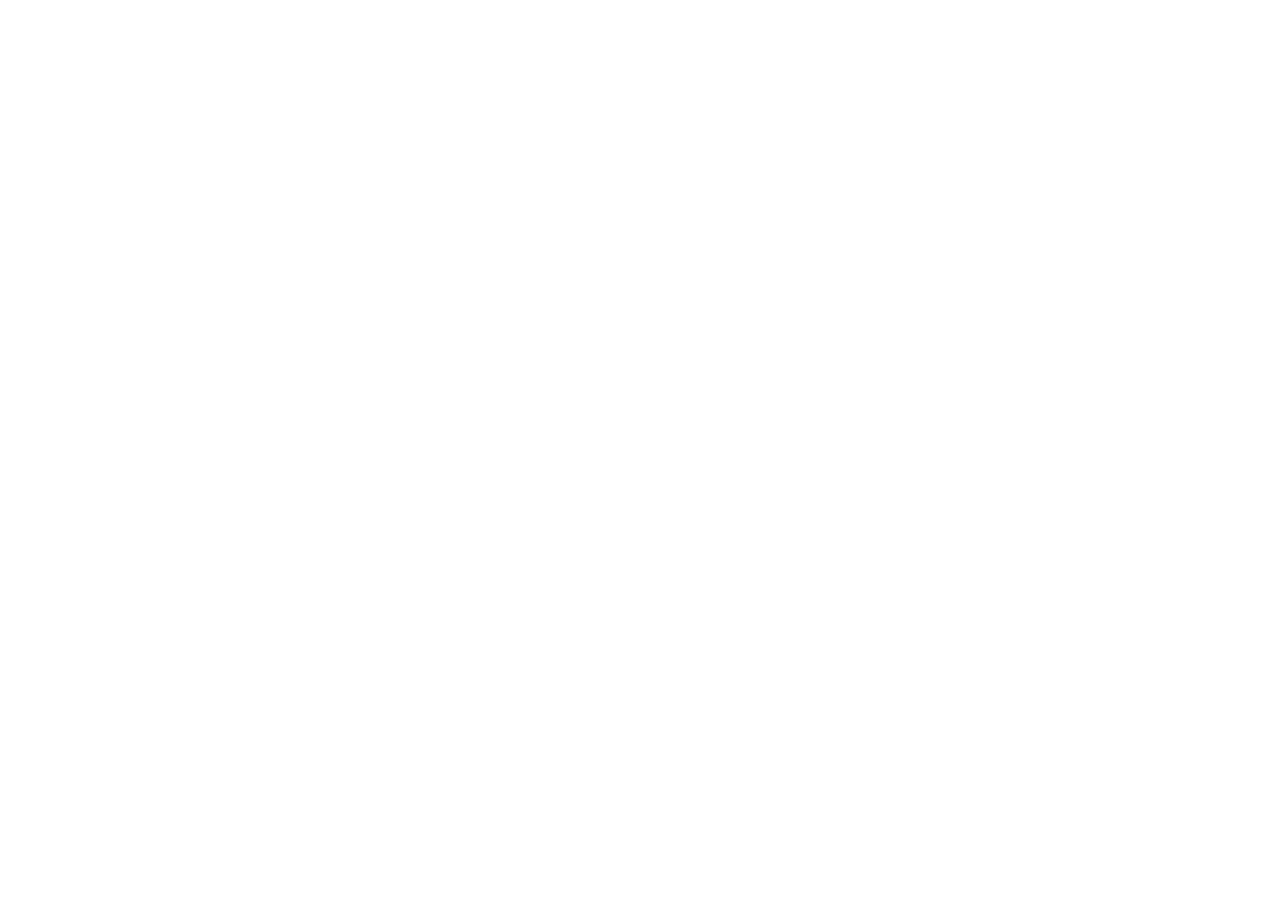
==== index.html @ bea6d2a2 "Create index.html" ====
<!DOCTYPE html>
<html lang="en">
<head>
  <meta charset="UTF-8">
  <meta name="viewport" content="width=device-width, initial-scale=1.0">
  <title>WindowEdu PSC-AI Teacher</title>
  <link href="styles.css" rel="stylesheet">
  <script src="script.js" defer></script>
</head>
<body>
  <div id="main-page">
    <!-- Main page content will go here -->
  </div>
  
  <div id="program-details" class="hidden">
    <!-- Program details will go here -->
  </div>
</body>
</html>
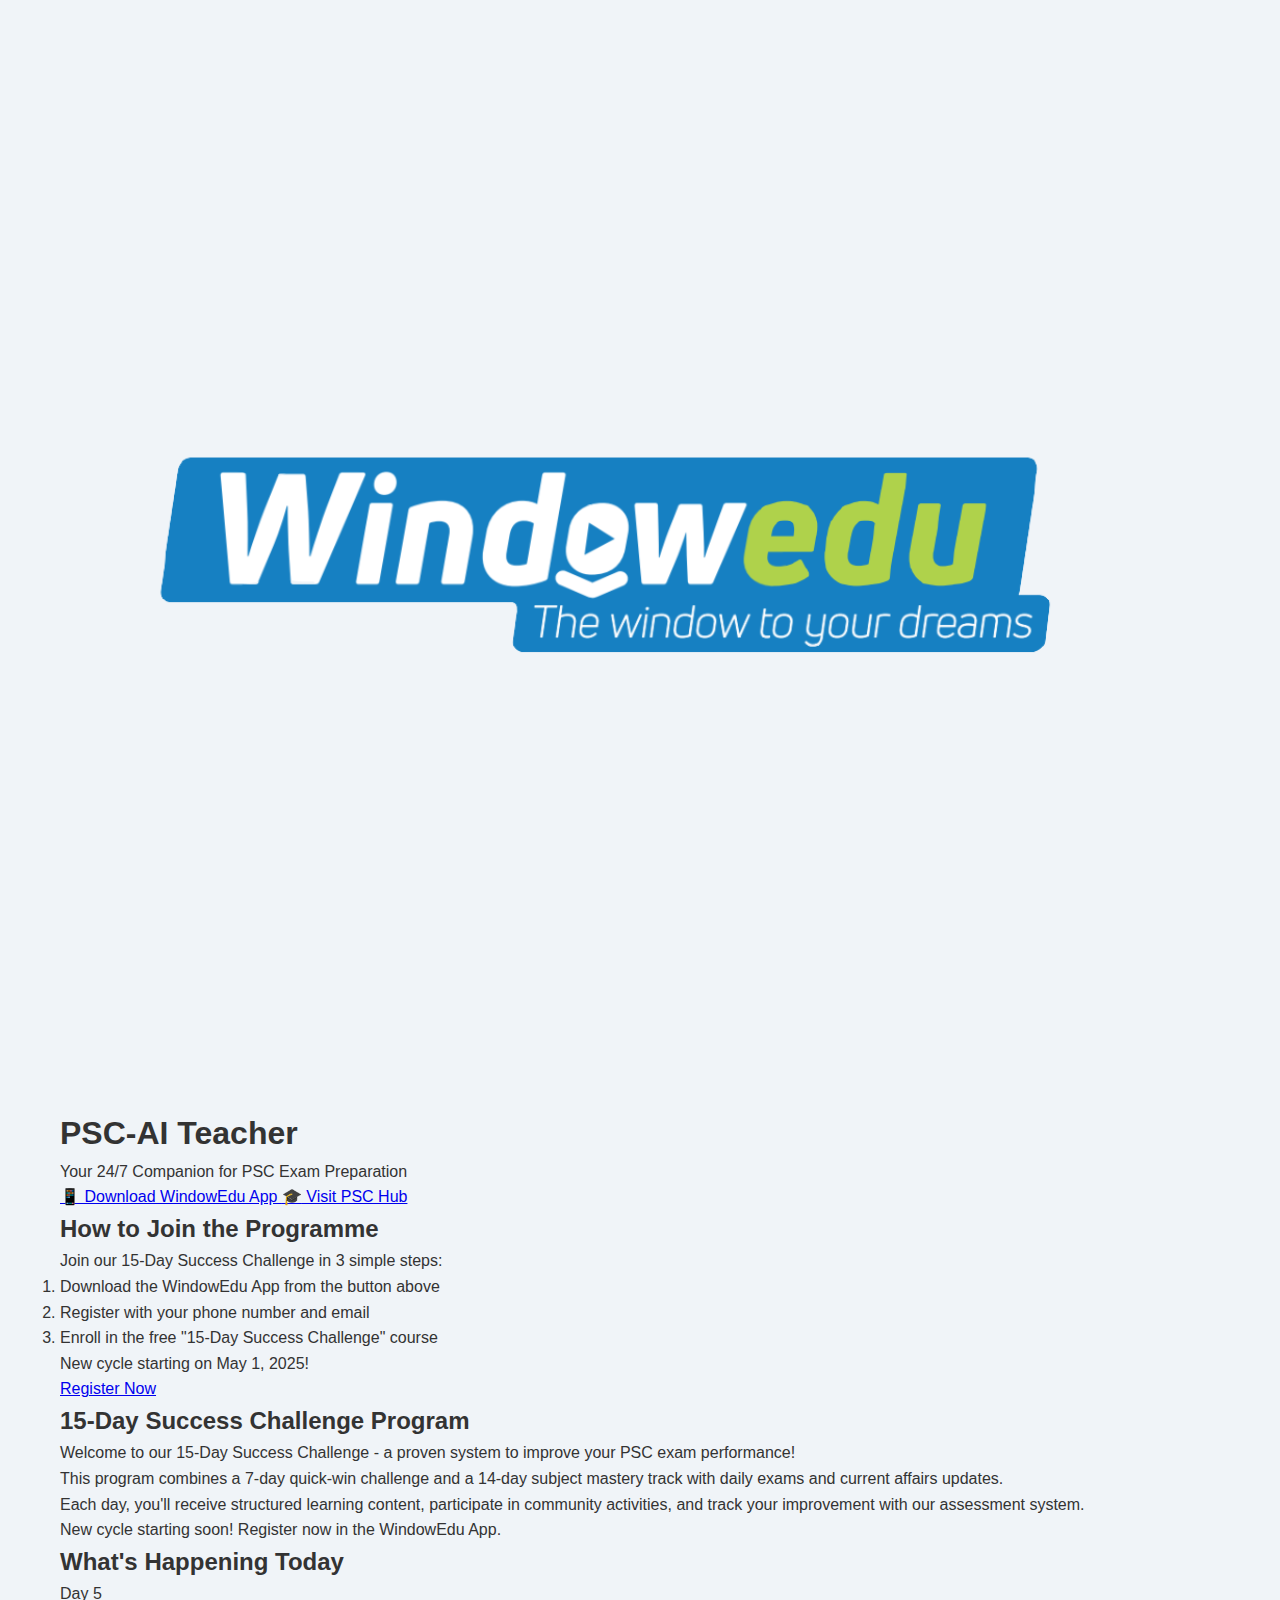
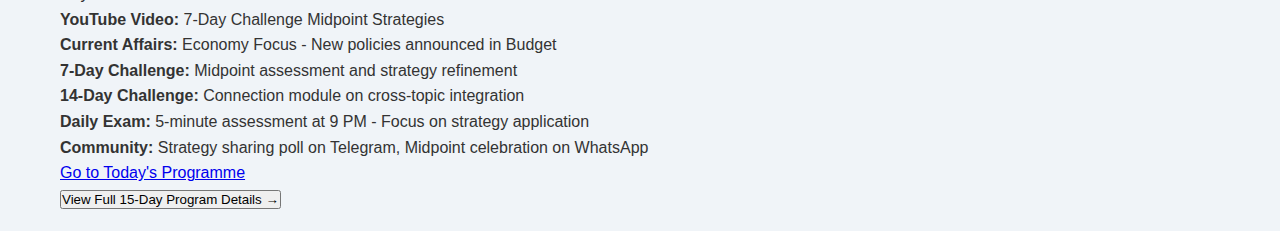
==== commit 9c874f33: "Update index.html" ====
--- a/index.html
+++ b/index.html
@@ -4,16 +4,97 @@
   <meta charset="UTF-8">
   <meta name="viewport" content="width=device-width, initial-scale=1.0">
   <title>WindowEdu PSC-AI Teacher</title>
+  <link href="https://fonts.googleapis.com/css2?family=Montserrat:wght@500;700&family=Open+Sans:wght@400;600&display=swap" rel="stylesheet">
   <link href="styles.css" rel="stylesheet">
   <script src="script.js" defer></script>
 </head>
 <body>
-  <div id="main-page">
-    <!-- Main page content will go here -->
+  <!-- Main Page -->
+  <div id="main-page" class="container">
+    <!-- Header with Logo -->
+    <header class="header">
+      <div class="logo-container">
+        <img src="logo.png" alt="WindowEdu Logo" class="logo">
+      </div>
+      <h1 class="title">PSC-AI Teacher</h1>
+      <p class="subtitle">Your 24/7 Companion for PSC Exam Preparation</p>
+    </header>
+
+    <!-- App Download and PSC Hub Buttons -->
+    <div class="action-buttons">
+      <a href="#" class="btn btn-primary">
+        <span class="icon">📱</span>
+        Download WindowEdu App
+      </a>
+      <a href="#" class="btn btn-secondary">
+        <span class="icon">🎓</span>
+        Visit PSC Hub
+      </a>
+    </div>
+
+    <!-- How to Join the Programme -->
+    <section class="card">
+      <h2 class="card-title">How to Join the Programme</h2>
+      <div class="message-board">
+        <p>Join our 15-Day Success Challenge in 3 simple steps:</p>
+        <ol class="steps-list">
+          <li>Download the WindowEdu App from the button above</li>
+          <li>Register with your phone number and email</li>
+          <li>Enroll in the free "15-Day Success Challenge" course</li>
+        </ol>
+        <p class="highlight">New cycle starting on May 1, 2025!</p>
+        <div class="card-action">
+          <a href="#" class="btn btn-primary">Register Now</a>
+        </div>
+      </div>
+    </section>
+
+    <!-- 15-Day Program Description -->
+    <section class="card">
+      <h2 class="card-title">15-Day Success Challenge Program</h2>
+      <div id="program-description">
+        <p>Welcome to our 15-Day Success Challenge - a proven system to improve your PSC exam performance!</p>
+        <p>This program combines a 7-day quick-win challenge and a 14-day subject mastery track with daily exams and current affairs updates.</p>
+        <p>Each day, you'll receive structured learning content, participate in community activities, and track your improvement with our assessment system.</p>
+        <p class="highlight">New cycle starting soon! Register now in the WindowEdu App.</p>
+      </div>
+    </section>
+
+    <!-- Today's Activities -->
+    <section class="card">
+      <div class="card-header">
+        <h2 class="card-title">What's Happening Today</h2>
+        <span class="badge">Day 5</span>
+      </div>
+      <div id="today-activities" class="message-board">
+        <p><strong>YouTube Video:</strong> 7-Day Challenge Midpoint Strategies</p>
+        <p><strong>Current Affairs:</strong> Economy Focus - New policies announced in Budget</p>
+        <p><strong>7-Day Challenge:</strong> Midpoint assessment and strategy refinement</p>
+        <p><strong>14-Day Challenge:</strong> Connection module on cross-topic integration</p>
+        <p><strong>Daily Exam:</strong> 5-minute assessment at 9 PM - Focus on strategy application</p>
+        <p><strong>Community:</strong> Strategy sharing poll on Telegram, Midpoint celebration on WhatsApp</p>
+      </div>
+      <div class="card-action">
+        <a href="#current-day" onclick="goToTodaysProgram()" class="btn btn-secondary">Go to Today's Programme</a>
+      </div>
+    </section>
+
+    <!-- View Full Program Button -->
+    <div class="text-center">
+      <button id="view-full-program" class="btn btn-primary" onclick="showProgramDetails()">
+        View Full 15-Day Program Details
+        <span class="icon">→</span>
+      </button>
+    </div>
   </div>
-  
-  <div id="program-details" class="hidden">
-    <!-- Program details will go here -->
+
+  <!-- Program Details Page (Hidden Initially) -->
+  <div id="program-details" class="container hidden">
+    <!-- Content for program details will be added later -->
+    <button onclick="showMainPage()" class="btn btn-primary">
+      <span class="icon">←</span>
+      Back to Main Page
+    </button>
   </div>
 </body>
 </html>
--- a/styles.css
+++ b/styles.css
@@ -0,0 +1,26 @@
+/* Base styles */
+* {
+  margin: 0;
+  padding: 0;
+  box-sizing: border-box;
+}
+
+body {
+  font-family: 'Segoe UI', Tahoma, Geneva, Verdana, sans-serif;
+  background-color: #f0f4f8;
+  line-height: 1.6;
+  color: #333;
+}
+
+.container {
+  max-width: 1200px;
+  margin: 0 auto;
+  padding: 20px;
+}
+
+/* Utility classes */
+.hidden {
+  display: none;
+}
+
+/* Will add more specific styling later */
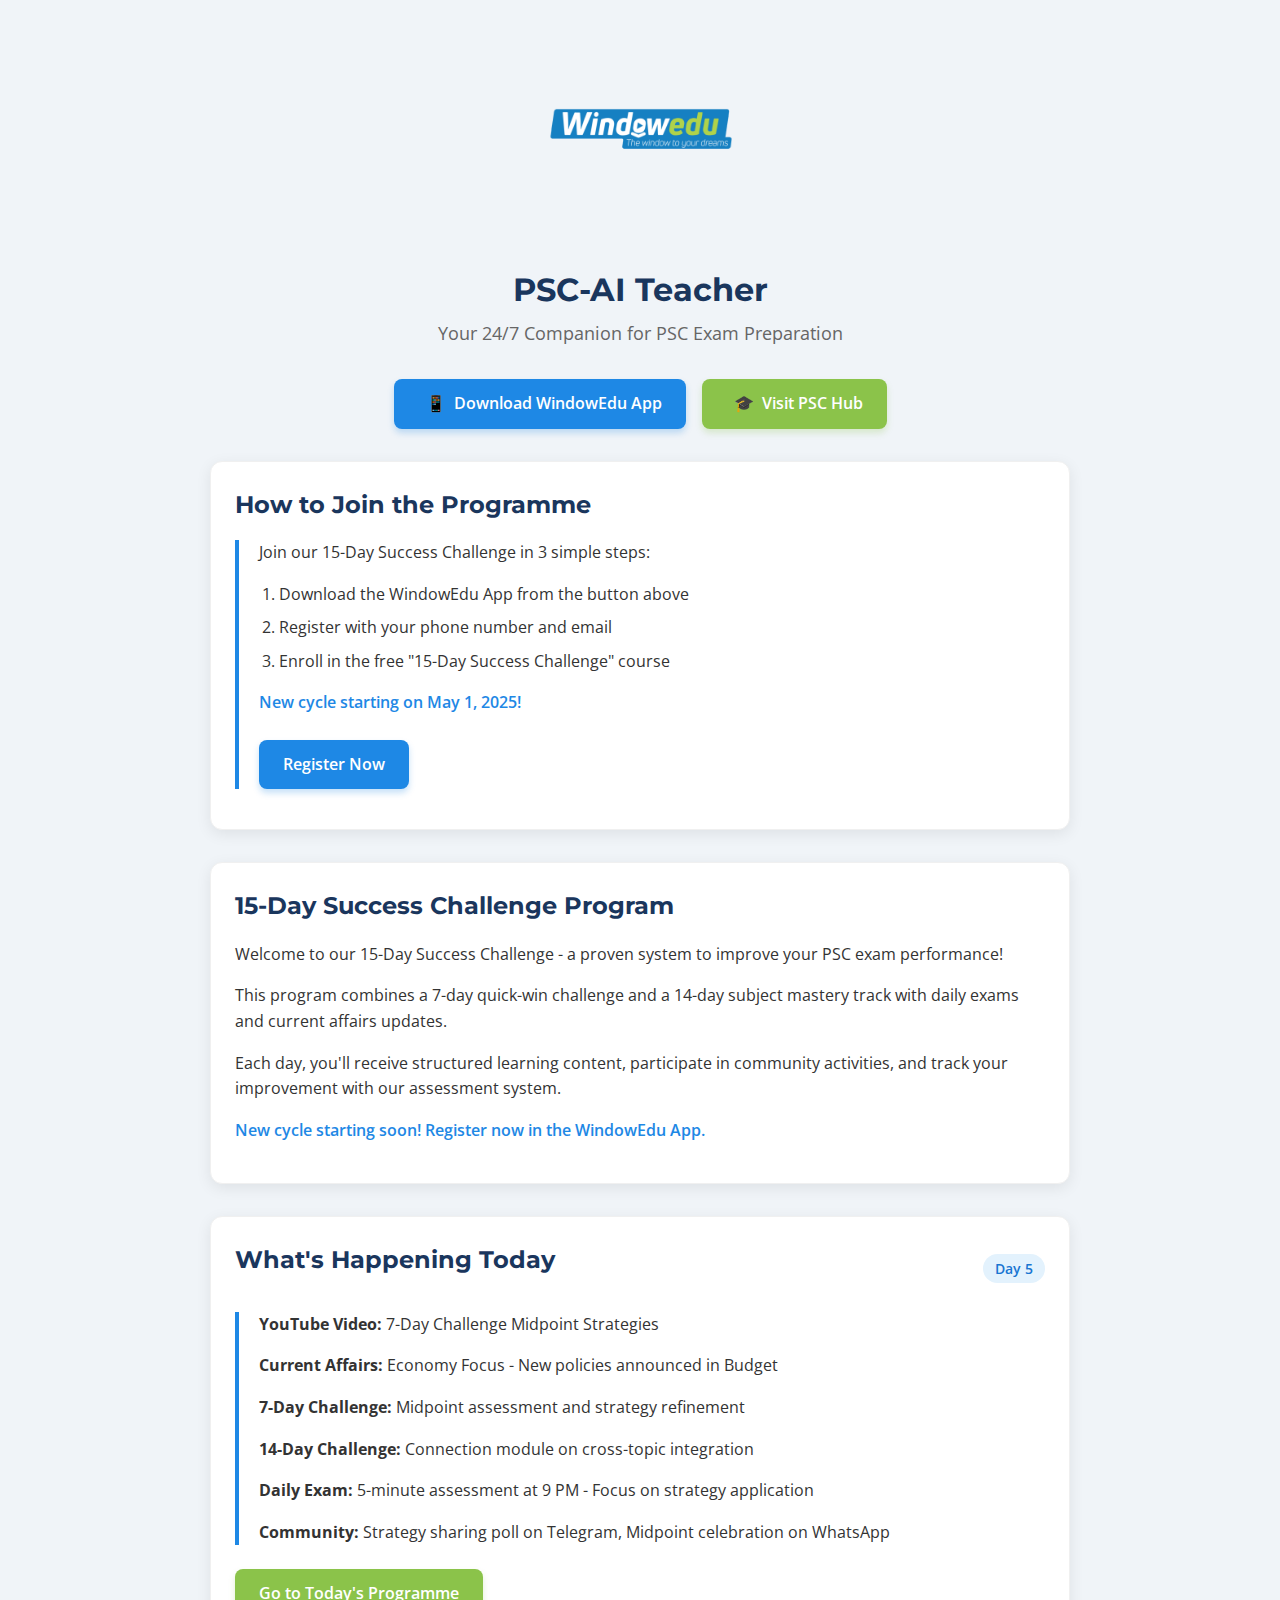
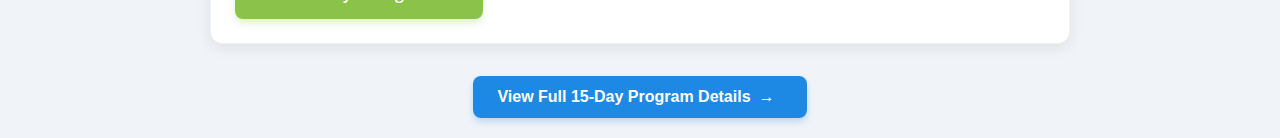
==== commit 1f74dc2e: "Update index.html" ====
--- a/index.html
+++ b/index.html
@@ -88,13 +88,177 @@
     </div>
   </div>
 
-  <!-- Program Details Page (Hidden Initially) -->
-  <div id="program-details" class="container hidden">
-    <!-- Content for program details will be added later -->
+ <!-- Program Details Page (Hidden Initially) -->
+<div id="program-details" class="container hidden">
+  <!-- Header with Logo -->
+  <header class="header">
+    <div class="logo-container">
+      <img src="logo.png" alt="WindowEdu Logo" class="logo">
+    </div>
+    <h1 class="title">15-Day Program Details</h1>
+    <p class="subtitle">Complete Structure and Schedule</p>
+  </header>
+
+  <!-- App Download and PSC Hub Buttons -->
+  <div class="action-buttons">
+    <a href="#" class="btn btn-primary">
+      <span class="icon">📱</span>
+      Download WindowEdu App
+    </a>
+    <a href="#" class="btn btn-secondary">
+      <span class="icon">🎓</span>
+      Visit PSC Hub
+    </a>
+  </div>
+
+  <!-- Full Program Details -->
+  <section class="card program-schedule">
+    <div class="card-header full-width">
+      <h2 class="card-title">Current Cycle: May 1-15, 2025</h2>
+      <span class="badge badge-success">Active Now</span>
+    </div>
+
+    <div class="schedule-section">
+      <h3 class="section-title">Week 1: Quick Wins & Foundation</h3>
+      
+      <!-- Days 1-7 -->
+      <div class="day-card day-past">
+        <div class="day-header">
+          <h4>Day 1: Program Launch</h4>
+          <span class="day-date">May 1</span>
+        </div>
+        <ul class="day-activities">
+          <li><strong>YouTube:</strong> 7-Day Challenge Introduction & Overview</li>
+          <li><strong>Challenges:</strong> Pre-assessments and orientation</li>
+          <li><strong>Daily Exam:</strong> 5-minute baseline assessment (10 questions)</li>
+        </ul>
+      </div>
+      
+      <div class="day-card day-past">
+        <div class="day-header">
+          <h4>Day 2: Foundation Building</h4>
+          <span class="day-date">May 2</span>
+        </div>
+        <ul class="day-activities">
+          <li><strong>YouTube:</strong> Detailed PYQ Explanation (High-Weightage Topic #1)</li>
+          <li><strong>Challenges:</strong> Core concepts and foundation modules</li>
+          <li><strong>Daily Exam:</strong> 5-minute assessment on PYQ topic (10 questions)</li>
+        </ul>
+      </div>
+      
+      <div class="day-card day-past">
+        <div class="day-header">
+          <h4>Day 3: Methodology Focus</h4>
+          <span class="day-date">May 3</span>
+        </div>
+        <ul class="day-activities">
+          <li><strong>YouTube:</strong> 14-Day Challenge Methodology & Framework</li>
+          <li><strong>Challenges:</strong> Core concept #2 (7-day) and Foundation module #2 (14-day)</li>
+          <li><strong>Daily Exam:</strong> 5-minute methodology application (10 questions)</li>
+        </ul>
+      </div>
+      
+      <div class="day-card day-past">
+        <div class="day-header">
+          <h4>Day 4: Rapid Knowledge Check</h4>
+          <span class="day-date">May 4</span>
+        </div>
+        <ul class="day-activities">
+          <li><strong>YouTube:</strong> Quick 50 Questions (Rapid-Fire Format)</li>
+          <li><strong>Challenges:</strong> Practical application (7-day) and Practice session (14-day)</li>
+          <li><strong>Daily Exam:</strong> 5-minute rapid recall assessment (10 questions)</li>
+        </ul>
+      </div>
+      
+      <!-- Current Day -->
+      <div id="current-day" class="day-card day-current">
+        <div class="day-header">
+          <h4>Day 5: Midpoint Strategies</h4>
+          <span class="badge">TODAY</span>
+        </div>
+        <ul class="day-activities">
+          <li><strong>YouTube:</strong> 7-Day Challenge Midpoint Strategies</li>
+          <li><strong>Challenges:</strong> Midpoint assessment (7-day) and Connection module (14-day)</li>
+          <li><strong>Daily Exam:</strong> 5-minute strategy application (10 questions)</li>
+          <li><strong>Community:</strong> Strategy sharing poll on Telegram, Midpoint celebration on WhatsApp</li>
+        </ul>
+        <div class="card-action">
+          <a href="#" class="btn btn-primary btn-sm">Go to Today's Material</a>
+        </div>
+      </div>
+      
+      <div class="day-card day-future">
+        <div class="day-header">
+          <h4>Day 6: Current Affairs Mastery</h4>
+          <span class="day-date">May 6</span>
+        </div>
+        <ul class="day-activities">
+          <li><strong>YouTube:</strong> Current Affairs Weekly Analysis</li>
+          <li><strong>Challenges:</strong> Advanced application (7-day) and Specialized topic (14-day)</li>
+          <li><strong>Daily Exam:</strong> 5-minute current affairs application (10 questions)</li>
+        </ul>
+      </div>
+      
+      <div class="day-card day-future">
+        <div class="day-header">
+          <h4>Day 7: 7-Day Challenge Completion</h4>
+          <span class="day-date">May 7</span>
+        </div>
+        <ul class="day-activities">
+          <li><strong>YouTube:</strong> 7-Day Challenge Results & Success Stories</li>
+          <li><strong>Challenges:</strong> Post-assessment and certification (7-day), Midpoint check (14-day)</li>
+          <li><strong>Daily Exam:</strong> 5-minute 7-day challenge mastery (10 questions)</li>
+        </ul>
+      </div>
+    </div>
+    
+    <div class="schedule-section">
+      <h3 class="section-title">Week 2: Advanced Learning & Mastery</h3>
+      
+      <!-- Add days 8-15 here in a future update -->
+      <div class="day-card day-future">
+        <div class="day-header">
+          <h4>Days 8-15: Coming Soon</h4>
+        </div>
+        <p class="day-message">More details about Week 2 will be added as we approach these days.</p>
+      </div>
+    </div>
+  </section>
+  
+  <!-- Challenge Types -->
+  <section class="card">
+    <h2 class="card-title">Current Challenge Topics</h2>
+    
+    <!-- 7-Day Challenge -->
+    <div class="challenge-card">
+      <h3 class="challenge-title">7-Day Challenge: "Exam Anxiety Mastery"</h3>
+      <p>Master techniques to overcome exam anxiety and perform at your best under pressure.</p>
+      <ul class="challenge-details">
+        <li>Pre/Post Assessment: 10-minute anxiety evaluation</li>
+        <li>Daily modules on breathing techniques, thought restructuring, focus training</li>
+        <li>Practical exercises and implementation strategies</li>
+      </ul>
+    </div>
+    
+    <!-- 14-Day Challenge -->
+    <div class="challenge-card">
+      <h3 class="challenge-title">14-Day Challenge: "Kerala History Mastery"</h3>
+      <p>Comprehensive mastery of Kerala history from ancient times to modern developments.</p>
+      <ul class="challenge-details">
+        <li>Pre/Post Assessment: 10-minute history knowledge test</li>
+        <li>Progressive modules covering all historical periods</li>
+        <li>Integration with current affairs and exam pattern mastery</li>
+      </ul>
+    </div>
+  </section>
+  
+  <!-- Back Button -->
+  <div class="text-center">
     <button onclick="showMainPage()" class="btn btn-primary">
       <span class="icon">←</span>
       Back to Main Page
     </button>
   </div>
+</div>
 </body>
 </html>
--- a/styles.css
+++ b/styles.css
@@ -6,16 +6,27 @@
 }
 
 body {
-  font-family: 'Segoe UI', Tahoma, Geneva, Verdana, sans-serif;
+  font-family: 'Open Sans', sans-serif;
   background-color: #f0f4f8;
   line-height: 1.6;
   color: #333;
 }
 
 .container {
-  max-width: 1200px;
+  max-width: 900px;
   margin: 0 auto;
   padding: 20px;
+}
+
+/* Typography */
+h1, h2, h3, h4, h5, h6 {
+  font-family: 'Montserrat', sans-serif;
+  margin-bottom: 0.5em;
+  color: #1a365d;
+}
+
+p {
+  margin-bottom: 1em;
 }
 
 /* Utility classes */
@@ -23,4 +34,150 @@
   display: none;
 }
 
-/* Will add more specific styling later */
+.text-center {
+  text-align: center;
+}
+
+.highlight {
+  font-weight: 600;
+  color: #1e88e5;
+  margin: 1em 0;
+}
+
+/* Header styles */
+.header {
+  text-align: center;
+  margin-bottom: 2rem;
+}
+
+.logo-container {
+  max-width: 220px;
+  margin: 0 auto 1rem;
+}
+
+.logo {
+  width: 100%;
+  height: auto;
+}
+
+.title {
+  font-size: 2rem;
+  font-weight: 700;
+  margin-bottom: 0.25rem;
+}
+
+.subtitle {
+  color: #666;
+  font-size: 1.1rem;
+}
+
+/* Button styles */
+.action-buttons {
+  display: flex;
+  flex-wrap: wrap;
+  justify-content: center;
+  gap: 1rem;
+  margin-bottom: 2rem;
+}
+
+.btn {
+  display: inline-flex;
+  align-items: center;
+  padding: 0.75rem 1.5rem;
+  border-radius: 8px;
+  border: none;
+  font-weight: 600;
+  text-decoration: none;
+  cursor: pointer;
+  transition: all 0.3s ease;
+  font-size: 1rem;
+}
+
+.btn-primary {
+  background-color: #1e88e5;
+  color: white;
+  box-shadow: 0 4px 6px rgba(30, 136, 229, 0.25);
+}
+
+.btn-primary:hover {
+  background-color: #1976d2;
+  transform: translateY(-2px);
+  box-shadow: 0 6px 8px rgba(30, 136, 229, 0.3);
+}
+
+.btn-secondary {
+  background-color: #8bc34a;
+  color: white;
+  box-shadow: 0 4px 6px rgba(139, 195, 74, 0.25);
+}
+
+.btn-secondary:hover {
+  background-color: #7cb342;
+  transform: translateY(-2px);
+  box-shadow: 0 6px 8px rgba(139, 195, 74, 0.3);
+}
+
+.icon {
+  margin: 0 0.5rem;
+}
+
+/* Card styles */
+.card {
+  background-color: white;
+  border-radius: 12px;
+  box-shadow: 0 4px 15px rgba(0, 0, 0, 0.08);
+  padding: 1.5rem;
+  margin-bottom: 2rem;
+  transition: transform 0.3s ease, box-shadow 0.3s ease;
+  border: 1px solid #f0f0f0;
+}
+
+.card:hover {
+  transform: translateY(-3px);
+  box-shadow: 0 6px 20px rgba(0, 0, 0, 0.1);
+}
+
+.card-title {
+  font-size: 1.5rem;
+  margin-bottom: 1rem;
+  color: #1a365d;
+}
+
+.card-header {
+  display: flex;
+  justify-content: space-between;
+  align-items: center;
+  margin-bottom: 1rem;
+}
+
+.badge {
+  background-color: #e3f2fd;
+  color: #1976d2;
+  padding: 0.25rem 0.75rem;
+  border-radius: 20px;
+  font-size: 0.85rem;
+  font-weight: 600;
+}
+
+.message-board {
+  border-left: 4px solid #1e88e5;
+  padding-left: 1.25rem;
+  margin: 1rem 0;
+}
+
+.steps-list {
+  padding-left: 1.25rem;
+  margin: 1rem 0;
+}
+
+.steps-list li {
+  margin-bottom: 0.5rem;
+}
+
+.card-action {
+  margin-top: 1.5rem;
+}
+
+/* Media queries for responsiveness */
+@media (max-width: 768px) {
+  .action-buttons {
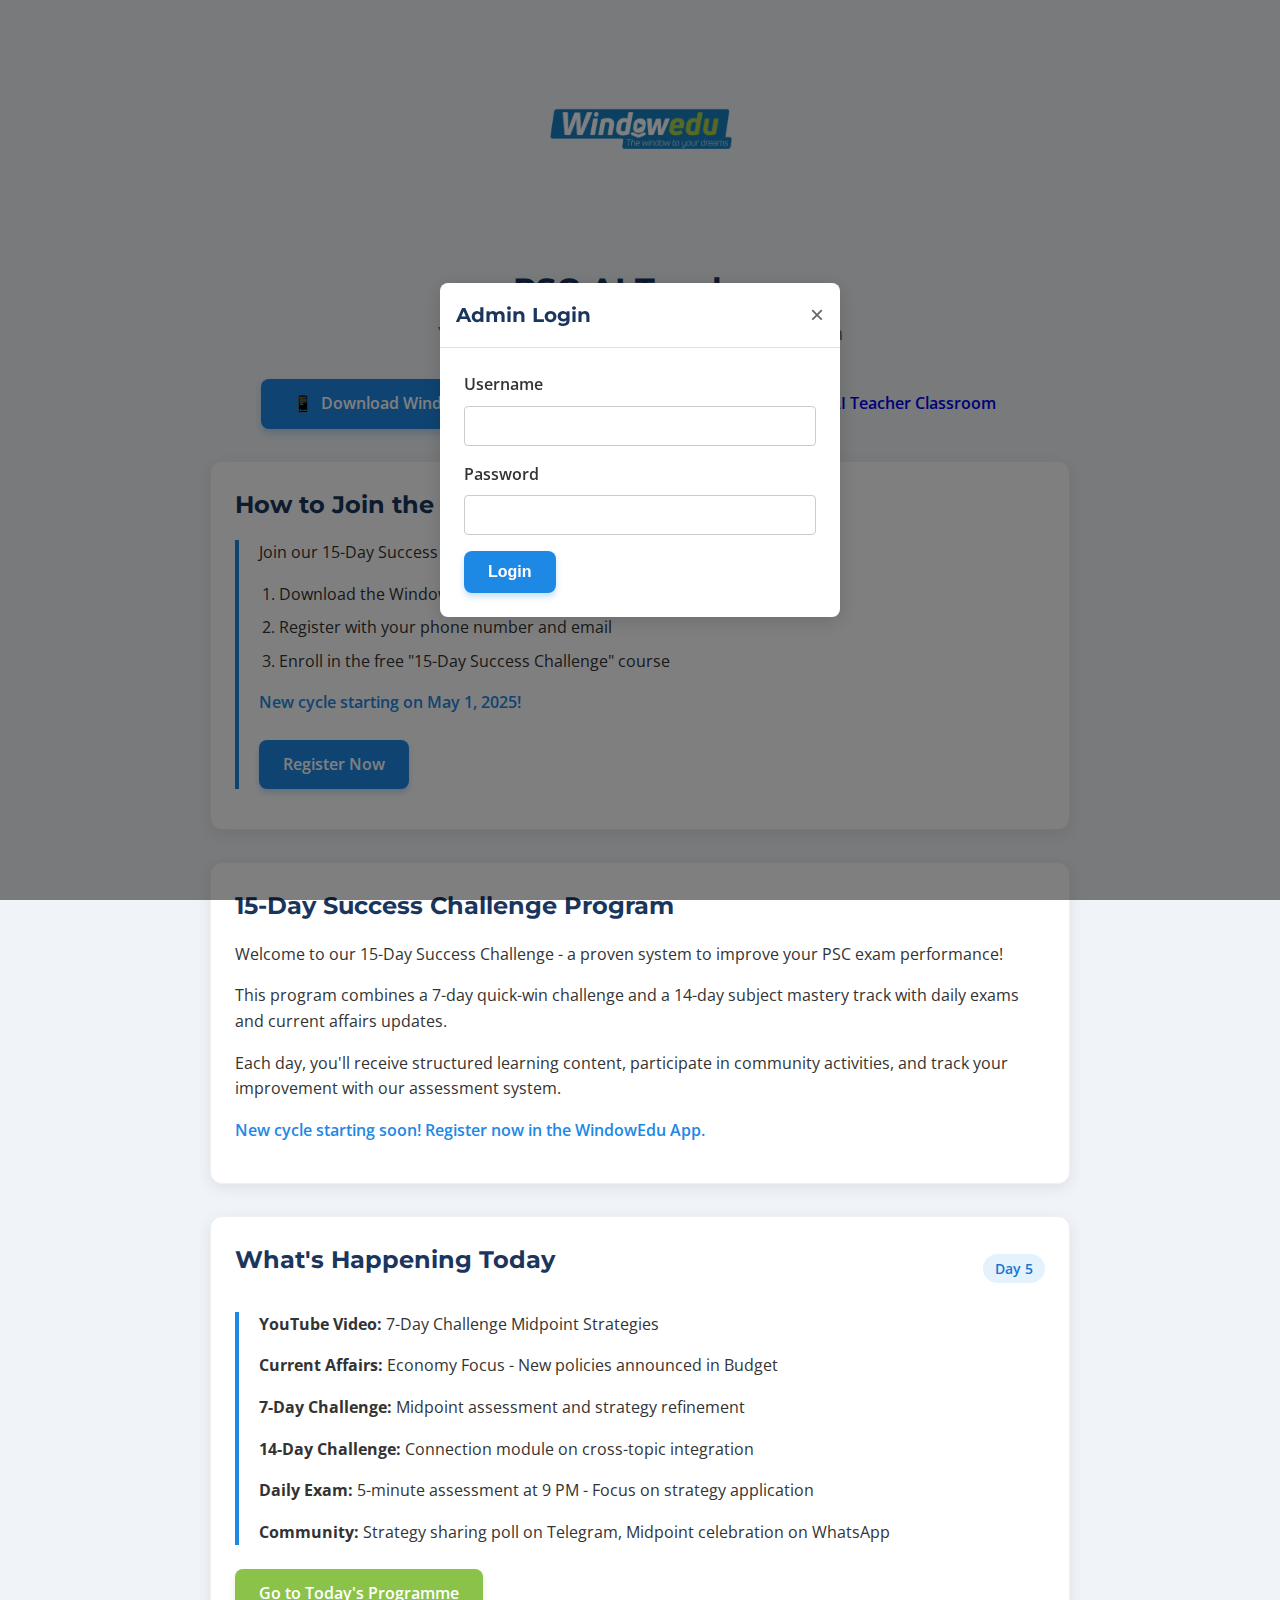
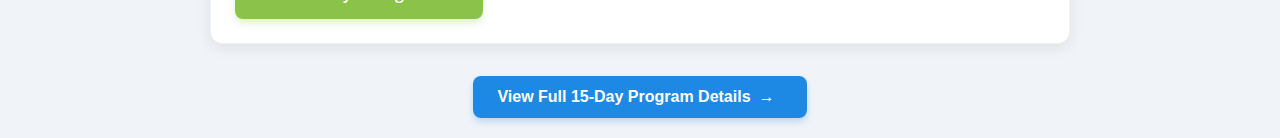
==== commit 74c79ce7: "Update index.html" ====
--- a/index.html
+++ b/index.html
@@ -20,17 +20,21 @@
       <p class="subtitle">Your 24/7 Companion for PSC Exam Preparation</p>
     </header>
 
-    <!-- App Download and PSC Hub Buttons -->
-    <div class="action-buttons">
-      <a href="#" class="btn btn-primary">
-        <span class="icon">📱</span>
-        Download WindowEdu App
-      </a>
-      <a href="#" class="btn btn-secondary">
-        <span class="icon">🎓</span>
-        Visit PSC Hub
-      </a>
-    </div>
+ <!-- App Download and PSC Hub Buttons -->
+<div class="action-buttons">
+  <a href="#" class="btn btn-primary">
+    <span class="icon">📱</span>
+    Download WindowEdu App
+  </a>
+  <a href="#" class="btn btn-secondary">
+    <span class="icon">🎓</span>
+    Visit PSC Hub
+  </a>
+  <a href="ai-classroom.html" class="btn btn-tertiary">
+    <span class="icon">🤖</span>
+    AI Teacher Classroom
+  </a>
+</div>
 
     <!-- How to Join the Programme -->
     <section class="card">
@@ -260,5 +264,109 @@
     </button>
   </div>
 </div>
+  <!-- Admin Login Modal (Hidden by default) -->
+<div id="admin-modal" class="modal hidden">
+  <div class="modal-content">
+    <div class="modal-header">
+      <h3>Admin Login</h3>
+      <button onclick="closeAdminModal()" class="close-btn">&times;</button>
+    </div>
+    <div class="modal-body">
+      <div class="form-group">
+        <label for="username">Username</label>
+        <input type="text" id="username" class="form-control">
+      </div>
+      <div class="form-group">
+        <label for="password">Password</label>
+        <input type="password" id="password" class="form-control">
+      </div>
+      <button type="button" onclick="loginAdmin()" class="btn btn-primary">Login</button>
+    </div>
+  </div>
+</div>
+
+<!-- Admin Panel (Hidden by default) -->
+<div id="admin-panel" class="hidden">
+  <div class="container">
+    <div class="admin-header">
+      <h2>WindowEdu Admin Panel</h2>
+      <button onclick="logoutAdmin()" class="btn btn-danger">Logout</button>
+    </div>
+    
+    <!-- Edit Program Description -->
+    <div class="card">
+      <h3 class="card-title">Edit 15-Day Program Description</h3>
+      <div class="form-group">
+        <textarea id="program-description-editor" rows="6" class="form-control"></textarea>
+      </div>
+      <button class="btn btn-success" onclick="saveDescription()">Save Description</button>
+    </div>
+    
+    <!-- Edit Today's Activities -->
+    <div class="card">
+      <h3 class="card-title">Edit Today's Activities</h3>
+      
+      <div class="form-row">
+        <div class="form-group half">
+          <label for="current-day">Current Day</label>
+          <select id="current-day" class="form-control">
+            <option value="1">Day 1</option>
+            <option value="2">Day 2</option>
+            <option value="3">Day 3</option>
+            <option value="4">Day 4</option>
+            <option value="5" selected>Day 5</option>
+            <option value="6">Day 6</option>
+            <option value="7">Day 7</option>
+            <option value="8">Day 8</option>
+            <option value="9">Day 9</option>
+            <option value="10">Day 10</option>
+            <option value="11">Day 11</option>
+            <option value="12">Day 12</option>
+            <option value="13">Day 13</option>
+            <option value="14">Day 14</option>
+            <option value="15">Day 15</option>
+          </select>
+        </div>
+        
+        <div class="form-group half">
+          <label for="current-date">Current Date</label>
+          <input type="date" id="current-date" value="2025-05-05" class="form-control">
+        </div>
+      </div>
+      
+      <div class="form-group">
+        <label for="youtube-video">YouTube Video</label>
+        <input type="text" id="youtube-video" class="form-control">
+      </div>
+      
+      <div class="form-group">
+        <label for="current-affairs">Current Affairs</label>
+        <input type="text" id="current-affairs" class="form-control">
+      </div>
+      
+      <div class="form-group">
+        <label for="seven-day-activity">7-Day Challenge Activity</label>
+        <input type="text" id="seven-day-activity" class="form-control">
+      </div>
+      
+      <div class="form-group">
+        <label for="fourteen-day-activity">14-Day Challenge Activity</label>
+        <input type="text" id="fourteen-day-activity" class="form-control">
+      </div>
+      
+      <div class="form-group">
+        <label for="daily-exam">Daily Exam</label>
+        <input type="text" id="daily-exam" class="form-control">
+      </div>
+      
+      <div class="form-group">
+        <label for="community-activities">Community Activities</label>
+        <input type="text" id="community-activities" class="form-control">
+      </div>
+      
+      <button class="btn btn-success" onclick="saveTodayActivities()">Save Today's Activities</button>
+    </div>
+  </div>
+</div>
 </body>
 </html>
--- a/styles.css
+++ b/styles.css
@@ -181,3 +181,254 @@
 /* Media queries for responsiveness */
 @media (max-width: 768px) {
   .action-buttons {
+    flex-direction: column;
+    align-items: stretch;
+  }
+  
+  .btn {
+    justify-content: center;
+  }
+  
+  .card-header {
+    flex-direction: column;
+    align-items: flex-start;
+    gap: 0.5rem;
+  }
+  
+  .title {
+    font-size: 1.75rem;
+  }
+}
+/* Program Schedule Styles */
+.program-schedule {
+  padding: 1.5rem;
+}
+
+.full-width {
+  width: 100%;
+}
+
+.schedule-section {
+  margin-bottom: 2rem;
+}
+
+.section-title {
+  padding-bottom: 0.5rem;
+  margin-bottom: 1.5rem;
+  border-bottom: 1px solid #e0e0e0;
+  color: #1a365d;
+  font-size: 1.25rem;
+}
+
+.day-card {
+  padding: 1rem;
+  margin-bottom: 1.25rem;
+  border-radius: 8px;
+  border-left: 4px solid;
+  background-color: #fff;
+  box-shadow: 0 2px 10px rgba(0, 0, 0, 0.05);
+  transition: transform 0.3s ease, box-shadow 0.3s ease;
+}
+
+.day-card:hover {
+  transform: translateY(-2px);
+  box-shadow: 0 4px 15px rgba(0, 0, 0, 0.1);
+}
+
+.day-past {
+  border-color: #8bc34a;
+}
+
+.day-current {
+  border-color: #1e88e5;
+  background-color: #f0f9ff;
+  box-shadow: 0 3px 15px rgba(30, 136, 229, 0.15);
+}
+
+.day-future {
+  border-color: #9e9e9e;
+}
+
+.day-header {
+  display: flex;
+  justify-content: space-between;
+  align-items: center;
+  margin-bottom: 0.75rem;
+}
+
+.day-header h4 {
+  font-weight: 600;
+  margin: 0;
+}
+
+.day-date {
+  font-size: 0.85rem;
+  color: #666;
+}
+
+.day-activities {
+  list-style-type: disc;
+  padding-left: 1.5rem;
+  margin-bottom: 0.75rem;
+}
+
+.day-activities li {
+  margin-bottom: 0.5rem;
+}
+
+.day-message {
+  color: #666;
+  font-style: italic;
+}
+
+/* Challenge Card Styles */
+.challenge-card {
+  padding: 1.25rem;
+  margin-bottom: 1.5rem;
+  border-radius: 8px;
+  border-left: 4px solid;
+  background-color: #f9f9f9;
+}
+
+.challenge-card:first-child {
+  border-color: #1e88e5;
+}
+
+.challenge-card:last-child {
+  border-color: #8bc34a;
+  margin-bottom: 0;
+}
+
+.challenge-title {
+  font-size: 1.1rem;
+  color: #333;
+  margin-bottom: 0.5rem;
+}
+
+.challenge-details {
+  list-style-type: disc;
+  padding-left: 1.5rem;
+  margin-top: 0.75rem;
+}
+
+.badge-success {
+  background-color: #e8f5e9;
+  color: #388e3c;
+}
+
+.btn-sm {
+  padding: 0.4rem 0.8rem;
+  font-size: 0.9rem;
+}
+/* Admin Interface Styles */
+.modal {
+  position: fixed;
+  top: 0;
+  left: 0;
+  width: 100%;
+  height: 100%;
+  background-color: rgba(0, 0, 0, 0.5);
+  display: flex;
+  justify-content: center;
+  align-items: center;
+  z-index: 1000;
+}
+
+.modal-content {
+  background-color: white;
+  border-radius: 8px;
+  width: 100%;
+  max-width: 400px;
+  box-shadow: 0 4px 20px rgba(0, 0, 0, 0.15);
+}
+
+.modal-header {
+  display: flex;
+  justify-content: space-between;
+  align-items: center;
+  padding: 1rem;
+  border-bottom: 1px solid #e0e0e0;
+}
+
+.modal-header h3 {
+  margin: 0;
+  font-size: 1.25rem;
+}
+
+.close-btn {
+  background: none;
+  border: none;
+  font-size: 1.5rem;
+  cursor: pointer;
+  color: #666;
+}
+
+.modal-body {
+  padding: 1.5rem;
+}
+
+.form-group {
+  margin-bottom: 1rem;
+}
+
+.form-row {
+  display: flex;
+  gap: 1rem;
+  margin-bottom: 1rem;
+}
+
+.half {
+  flex: 1;
+}
+
+label {
+  display: block;
+  margin-bottom: 0.5rem;
+  font-weight: 600;
+  color: #333;
+}
+
+.form-control {
+  width: 100%;
+  padding: 0.5rem;
+  border-radius: 4px;
+  border: 1px solid #ccc;
+  font-family: inherit;
+  font-size: 1rem;
+}
+
+textarea.form-control {
+  resize: vertical;
+  min-height: 100px;
+}
+
+#admin-panel {
+  background-color: #f5f5f5;
+  min-height: 100vh;
+  padding: 2rem 0;
+}
+
+.admin-header {
+  display: flex;
+  justify-content: space-between;
+  align-items: center;
+  margin-bottom: 2rem;
+}
+
+.btn-danger {
+  background-color: #f44336;
+  color: white;
+}
+
+.btn-danger:hover {
+  background-color: #e53935;
+}
+
+.btn-success {
+  background-color: #4caf50;
+  color: white;
+}
+
+.btn-success:hover {
+  background-color: #43a047;
+}
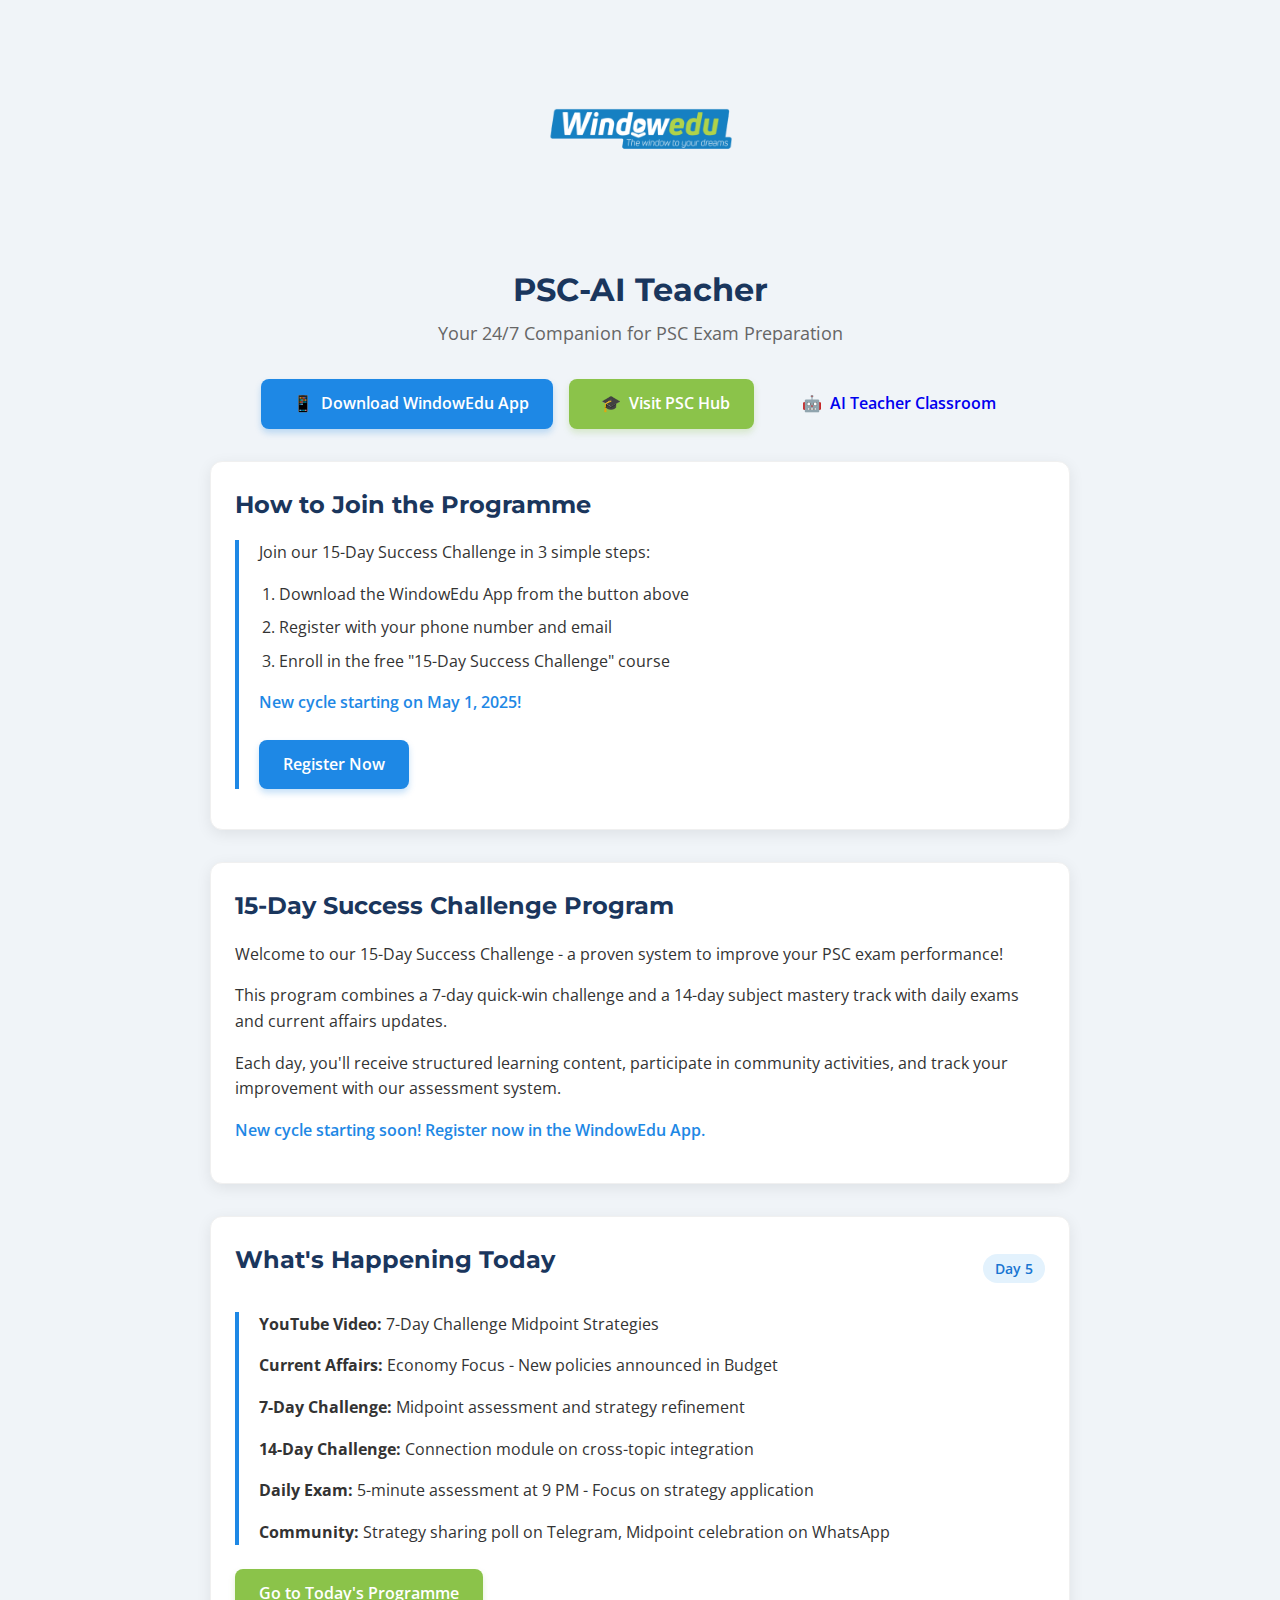
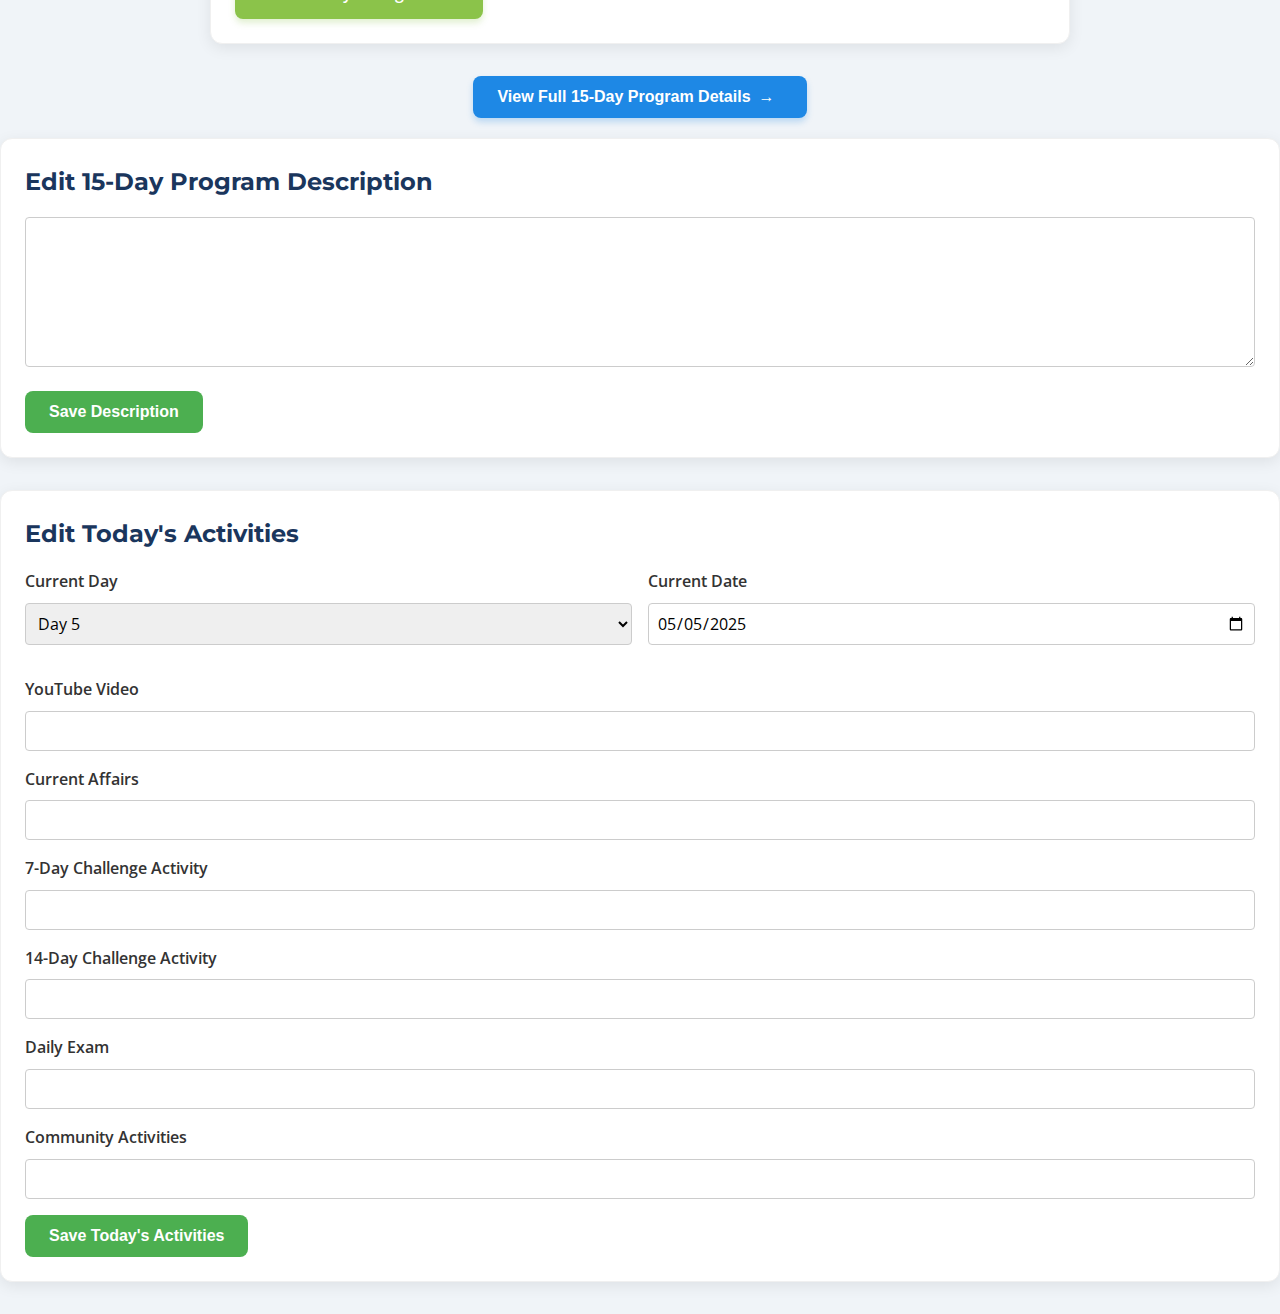
==== commit 30365715: "Update index.html" ====
--- a/index.html
+++ b/index.html
@@ -264,35 +264,7 @@
     </button>
   </div>
 </div>
-  <!-- Admin Login Modal (Hidden by default) -->
-<div id="admin-modal" class="modal hidden">
-  <div class="modal-content">
-    <div class="modal-header">
-      <h3>Admin Login</h3>
-      <button onclick="closeAdminModal()" class="close-btn">&times;</button>
-    </div>
-    <div class="modal-body">
-      <div class="form-group">
-        <label for="username">Username</label>
-        <input type="text" id="username" class="form-control">
-      </div>
-      <div class="form-group">
-        <label for="password">Password</label>
-        <input type="password" id="password" class="form-control">
-      </div>
-      <button type="button" onclick="loginAdmin()" class="btn btn-primary">Login</button>
-    </div>
-  </div>
-</div>
-
-<!-- Admin Panel (Hidden by default) -->
-<div id="admin-panel" class="hidden">
-  <div class="container">
-    <div class="admin-header">
-      <h2>WindowEdu Admin Panel</h2>
-      <button onclick="logoutAdmin()" class="btn btn-danger">Logout</button>
-    </div>
-    
+  
     <!-- Edit Program Description -->
     <div class="card">
       <h3 class="card-title">Edit 15-Day Program Description</h3>
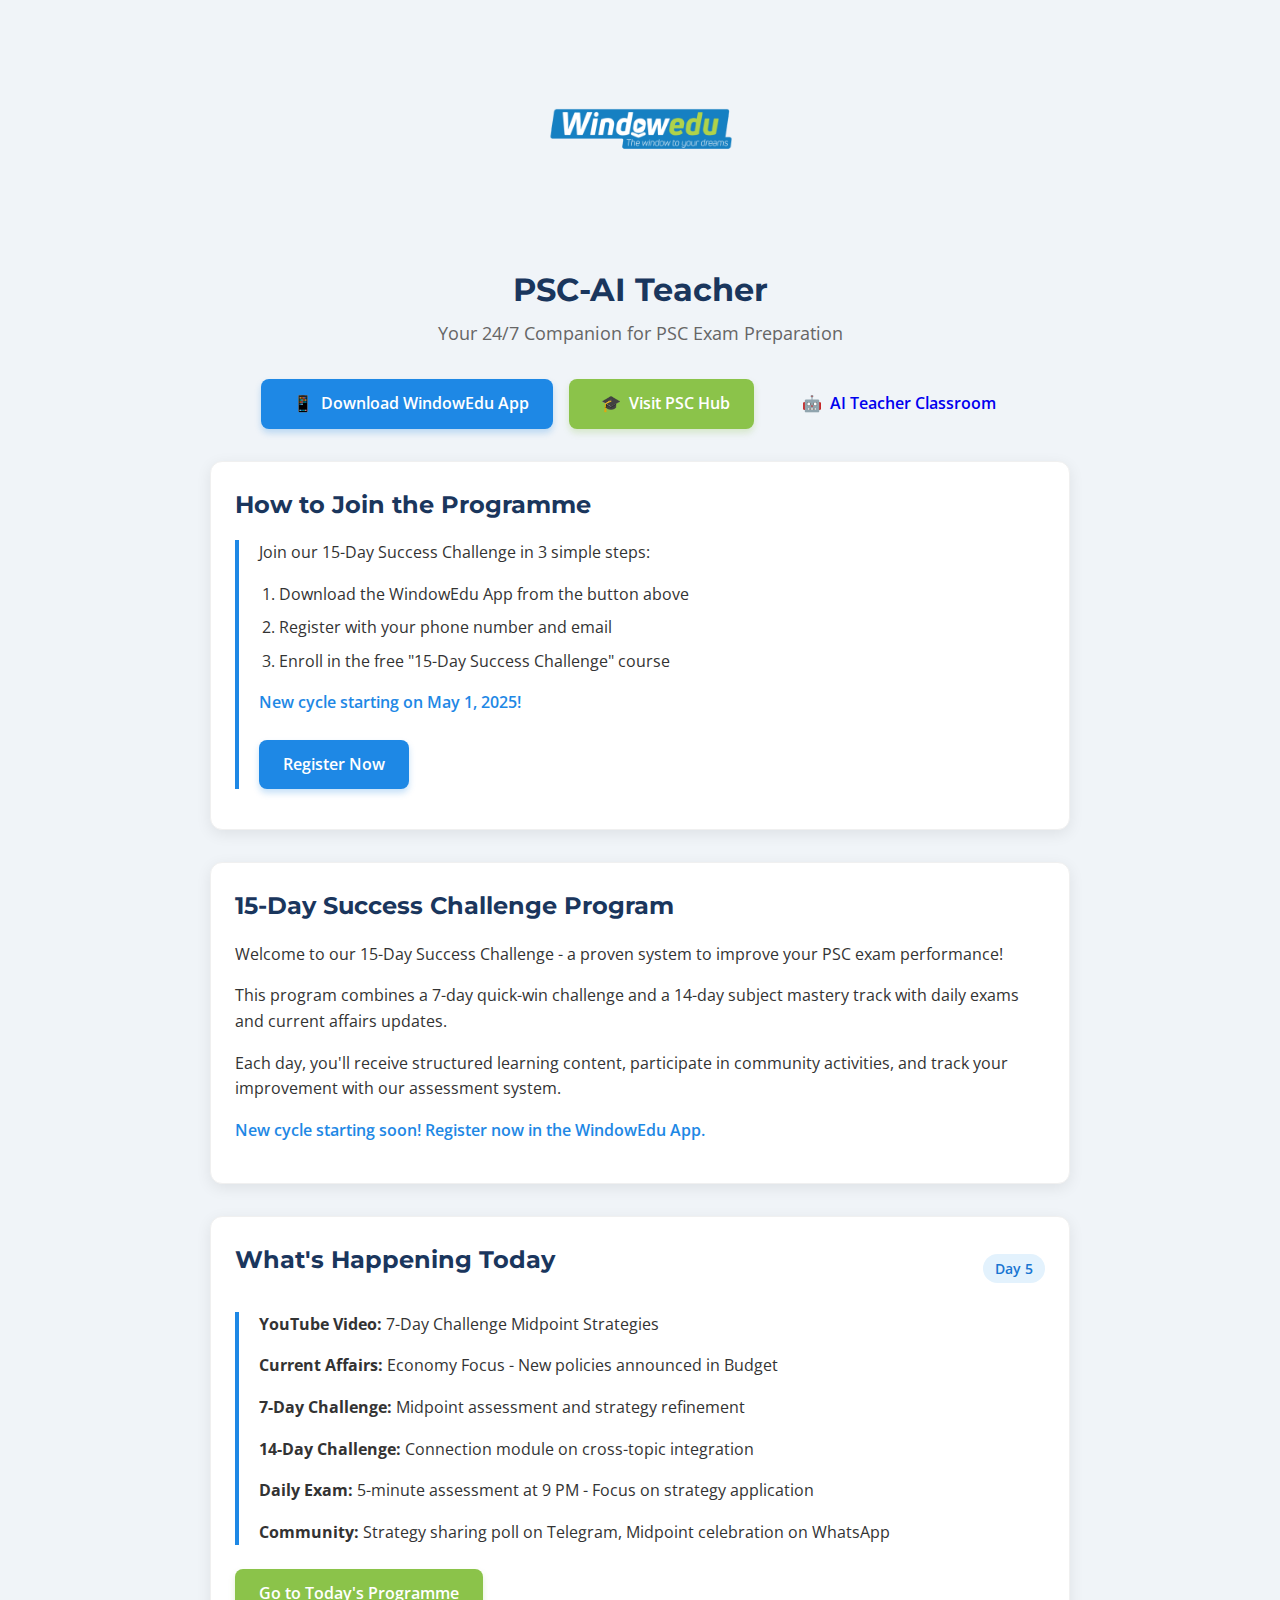
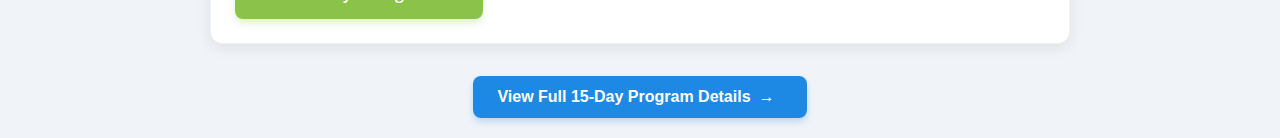
==== commit bfdd290b: "Update index.html" ====
--- a/index.html
+++ b/index.html
@@ -264,81 +264,5 @@
     </button>
   </div>
 </div>
-  
-    <!-- Edit Program Description -->
-    <div class="card">
-      <h3 class="card-title">Edit 15-Day Program Description</h3>
-      <div class="form-group">
-        <textarea id="program-description-editor" rows="6" class="form-control"></textarea>
-      </div>
-      <button class="btn btn-success" onclick="saveDescription()">Save Description</button>
-    </div>
-    
-    <!-- Edit Today's Activities -->
-    <div class="card">
-      <h3 class="card-title">Edit Today's Activities</h3>
-      
-      <div class="form-row">
-        <div class="form-group half">
-          <label for="current-day">Current Day</label>
-          <select id="current-day" class="form-control">
-            <option value="1">Day 1</option>
-            <option value="2">Day 2</option>
-            <option value="3">Day 3</option>
-            <option value="4">Day 4</option>
-            <option value="5" selected>Day 5</option>
-            <option value="6">Day 6</option>
-            <option value="7">Day 7</option>
-            <option value="8">Day 8</option>
-            <option value="9">Day 9</option>
-            <option value="10">Day 10</option>
-            <option value="11">Day 11</option>
-            <option value="12">Day 12</option>
-            <option value="13">Day 13</option>
-            <option value="14">Day 14</option>
-            <option value="15">Day 15</option>
-          </select>
-        </div>
-        
-        <div class="form-group half">
-          <label for="current-date">Current Date</label>
-          <input type="date" id="current-date" value="2025-05-05" class="form-control">
-        </div>
-      </div>
-      
-      <div class="form-group">
-        <label for="youtube-video">YouTube Video</label>
-        <input type="text" id="youtube-video" class="form-control">
-      </div>
-      
-      <div class="form-group">
-        <label for="current-affairs">Current Affairs</label>
-        <input type="text" id="current-affairs" class="form-control">
-      </div>
-      
-      <div class="form-group">
-        <label for="seven-day-activity">7-Day Challenge Activity</label>
-        <input type="text" id="seven-day-activity" class="form-control">
-      </div>
-      
-      <div class="form-group">
-        <label for="fourteen-day-activity">14-Day Challenge Activity</label>
-        <input type="text" id="fourteen-day-activity" class="form-control">
-      </div>
-      
-      <div class="form-group">
-        <label for="daily-exam">Daily Exam</label>
-        <input type="text" id="daily-exam" class="form-control">
-      </div>
-      
-      <div class="form-group">
-        <label for="community-activities">Community Activities</label>
-        <input type="text" id="community-activities" class="form-control">
-      </div>
-      
-      <button class="btn btn-success" onclick="saveTodayActivities()">Save Today's Activities</button>
-    </div>
-  </div>
-</div>
 </body>
 </html>
